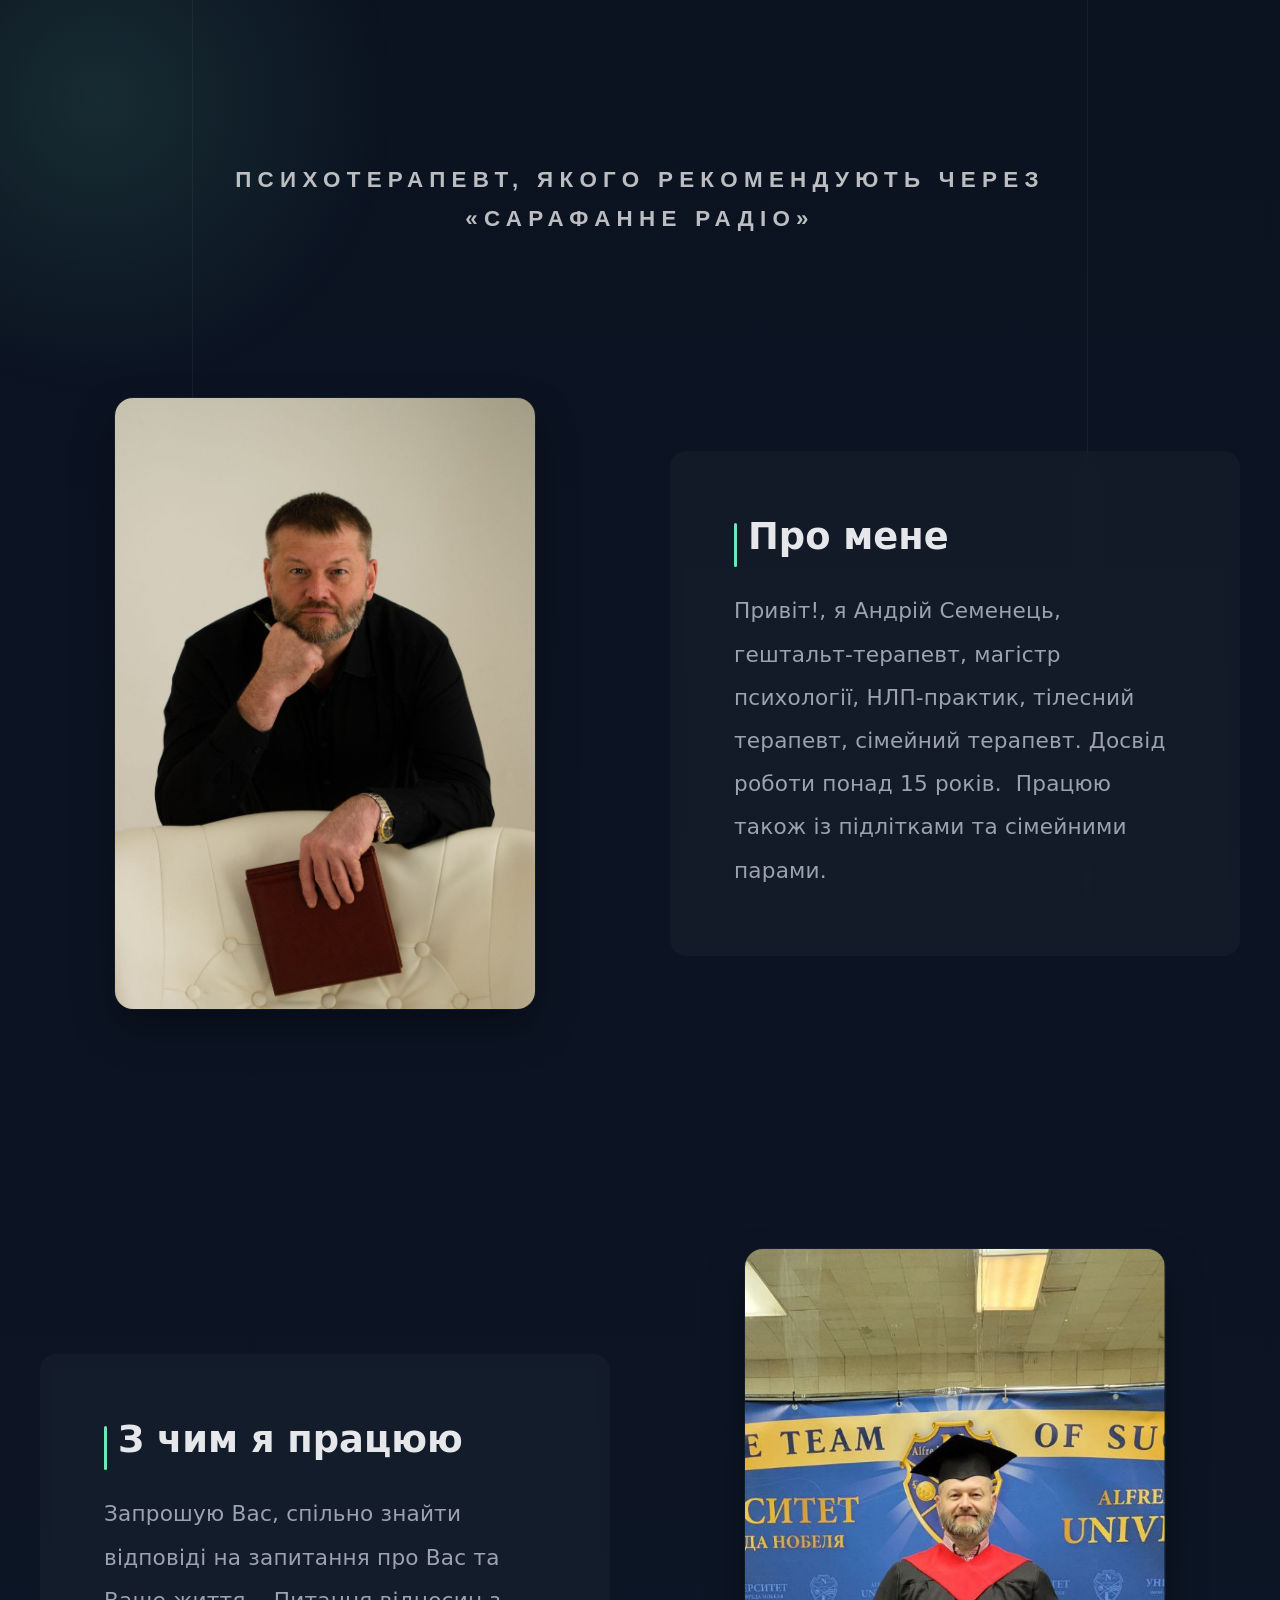
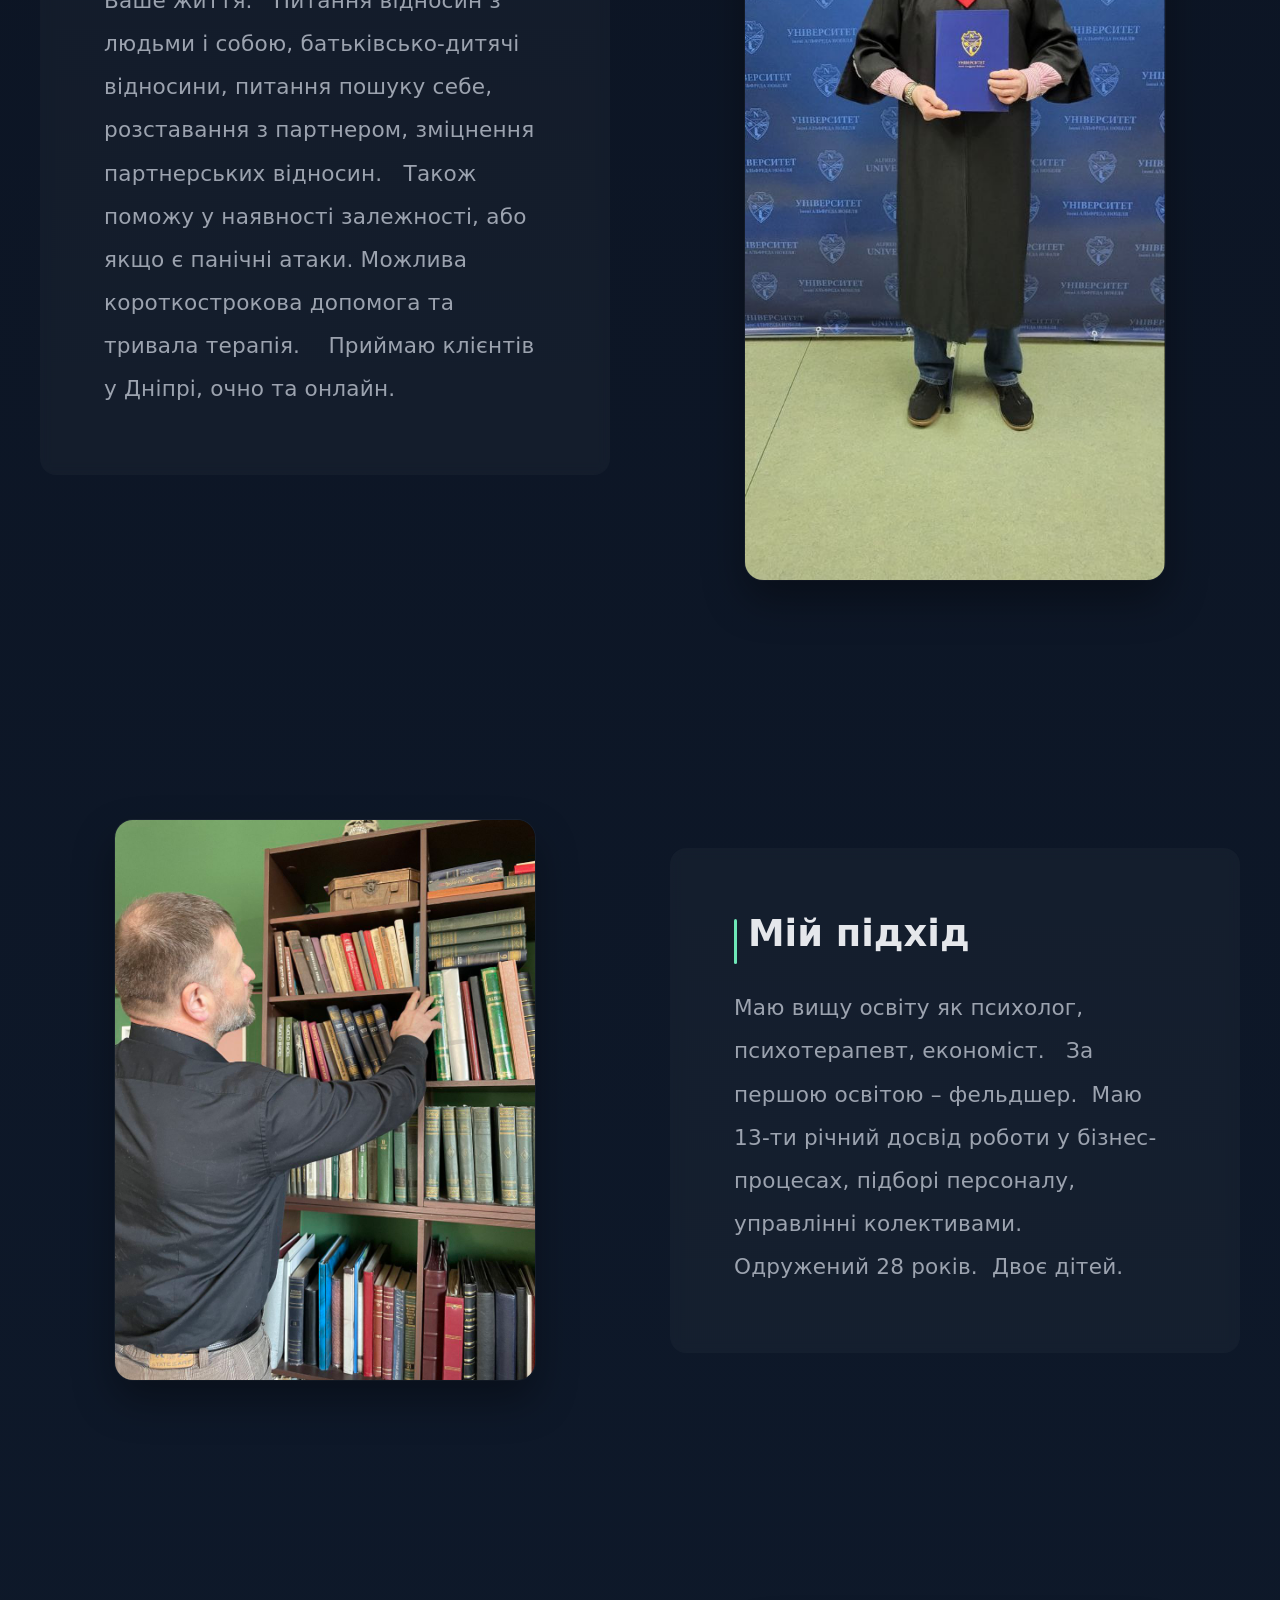
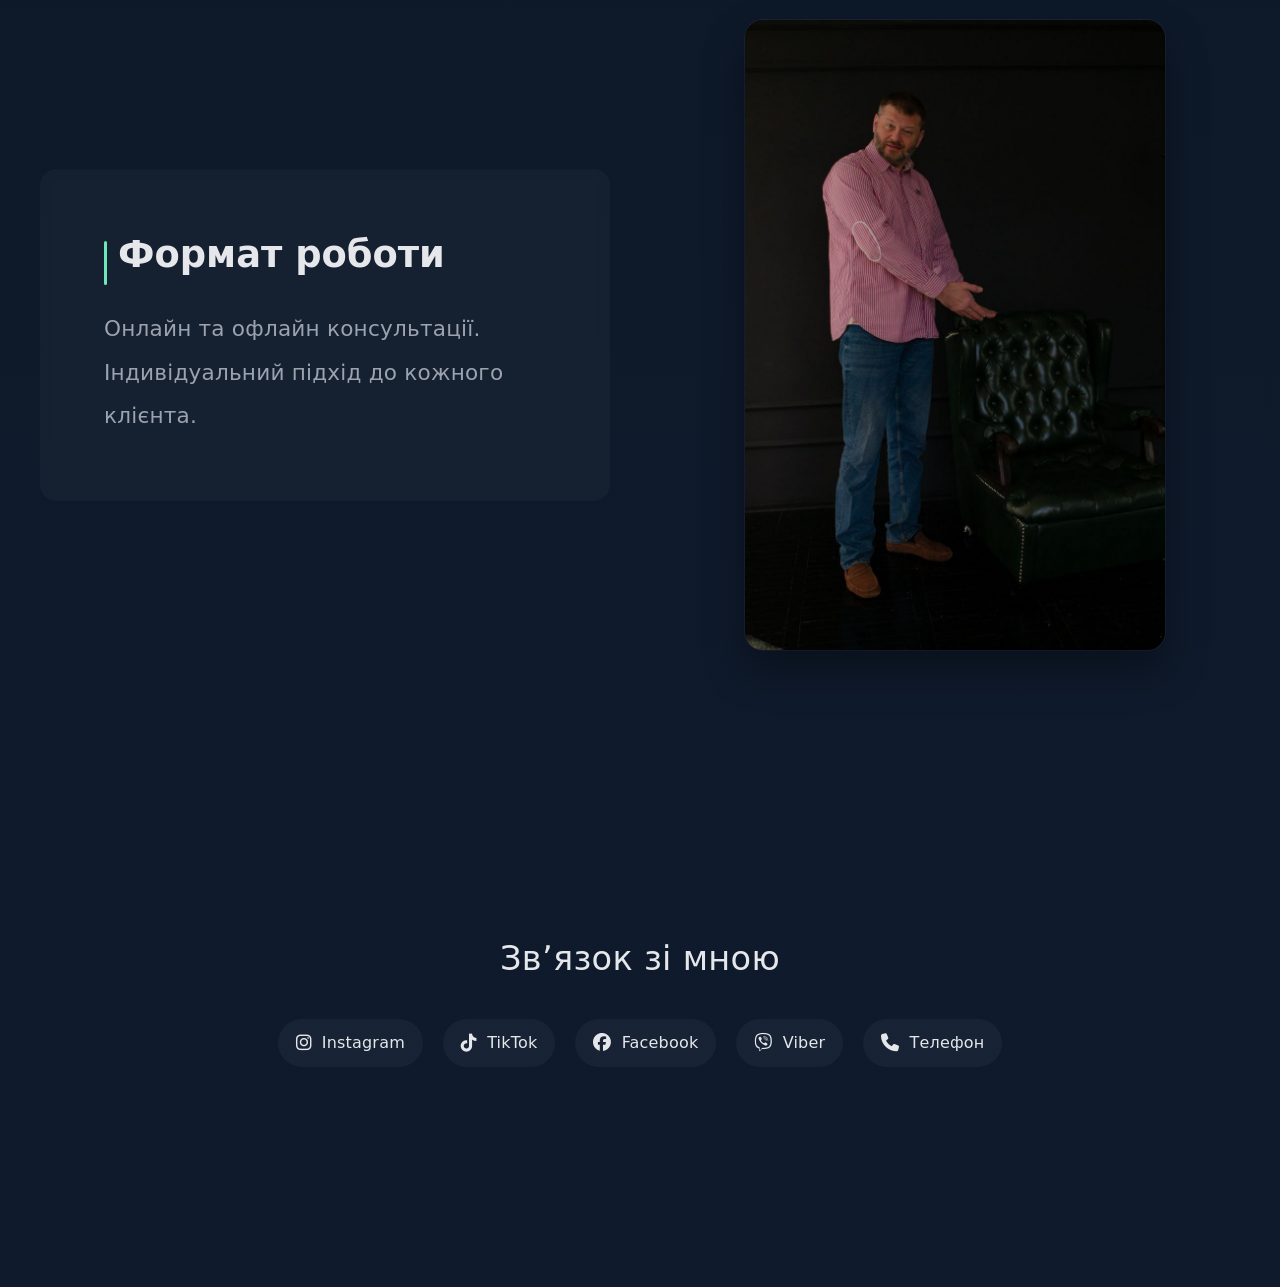
==== index.html @ f02573b2 "Add files via upload" ====
<!DOCTYPE html>
<html lang="uk">
<link rel="stylesheet" href="https://cdnjs.cloudflare.com/ajax/libs/font-awesome/6.5.0/css/all.min.css">
<head>
  <meta charset="UTF-8">
  <meta name="viewport" content="width=device-width, initial-scale=1.0">
  <title>Психолог</title>
  <link rel="stylesheet" href="style.css">
<link href="https://fonts.googleapis.com/css2?family=Playfair+Display:wght@500;600;700&display=swap" rel="stylesheet">
</head>

<body>

  <!-- БЛОК 1 -->
<div class="hero-label">
  ПСИХОТЕРАПЕВТ, ЯКОГО РЕКОМЕНДУЮТЬ ЧЕРЕЗ «САРАФАННЕ РАДІО»
</div>
  <section class="content-block">
    <div class="block-photo">
      <img src="photo.jpeg" alt="Фото психолога">
    </div>
    <div class="block-text">
      <h2>Про мене</h2>
      <p>
        Привіт!, я Андрій Семенець, гештальт-терапевт, магістр психології, НЛП-практик, тілесний терапевт, сімейний терапевт.
        Досвід роботи понад 15 років.  Працюю також із підлітками та сімейними парами.
      </p>
    </div>
  </section>

  <!-- БЛОК 2 -->
  <section class="content-block reverse">
    <div class="block-photo">
      <img src="photo.jpg 6" alt="Фото психолога">
    </div>
    <div class="block-text">
      <h2>З чим я працюю</h2>
      <p>
        Запрошую Вас, спільно знайти  відповіді на запитання про Вас та Ваше життя.
        Питання відносин з людьми і собою, батьківсько-дитячі відносини, питання пошуку себе, розставання з партнером, зміцнення партнерських відносин.
        Також поможу у наявності залежності, або якщо  є панічні атаки.
        Можлива короткострокова допомога та тривала терапія. 
        Приймаю клієнтів у Дніпрі, очно та онлайн. 
      </p>
    </div>
  </section>

  <!-- БЛОК 3 -->
  <section class="content-block">     
    <div class="block-photo">
      <img src="photo.jpg 2" alt="Фото психолога">
    </div>
    <div class="block-text">
      <h2>Мій підхід</h2>
      <p>
        Маю вищу освіту як психолог, психотерапевт, економіст.
        За першою освітою – фельдшер.         
        Маю 13-ти річний досвід роботи у бізнес-процесах, підборі персоналу, управлінні колективами.
        Одружений 28 років.  Двоє дітей.
      </p>
    </div>
  </section>

  <!-- БЛОК 4 -->
  <section class="content-block reverse">    
    <div class="block-photo">
      <img src="photo.jpeg 1" alt="Фото психолога">
    </div>
    <div class="block-text">
      <h2>Формат роботи</h2>
      <p>
        Онлайн та офлайн консультації. Індивідуальний підхід до кожного клієнта.
      </p>
    </div>
  </section>

  <!-- СОЦСЕТИ -->
  <section class="socials">
    <h2>Звʼязок зі мною</h2>
    <div class="social-links">
      <a href="//www.instagram.com/andrei_semenets_gechtalt?igsh=MXdiam44cmt0d2hqeg==" class="social-btn">
      <i class="fab fa-instagram"></i> Instagram
      </a>

      <a href="//www.tiktok.com/@user11610345317688?_r=1&_t=ZS-93e5SqnSsCO" class="social-btn">
      <i class="fab fa-tiktok"></i> TikTok
      </a>

      <a href="//www.facebook.com/share/1DXpxTpsWN/" class="social-btn">
      <i class="fab fa-facebook"></i> Facebook
      </a>

      <a href="#" class="social-btn">
      <i class="fab fa-viber"></i> Viber
      </a>

      <a href="tel:+380978987577"" class="social-btn">
      <i class="fas fa-phone"></i> Телефон
      </a>
    </div>
  </section>
  <script src="script.js"></script>
</body> 
    <div class="background-lines"></div>


</html>
---- style.css ----
/* =====================
   CSS VARIABLES
   ===================== */
:root {
  --bg-main: #0b1220;
  --bg-secondary: #0f1b2d;
  --accent: #6ee7b7;
  --text-main: #e5e7eb;
  --text-muted: #9ca3af;
}

/* =====================
   RESET
   ===================== */
* {
  margin: 0;
  padding: 0;
  box-sizing: border-box;
}

body {
  font-family: "Inter", system-ui, -apple-system, BlinkMacSystemFont,
    "Segoe UI", Roboto, Ubuntu, Cantarell, "Helvetica Neue", Arial, sans-serif;
  background: linear-gradient(180deg, var(--bg-main), var(--bg-secondary));
  color: var(--text-main);
  line-height: 1.75;
  letter-spacing: 0.2px;
}
body {
    font-family: "Inter", system-ui;
    background: linear-gradient(...);
    color: var(--text-main);
    line-height: 1.75;

    padding-top: 120px;
    padding-bottom: 120px;
}

/* =====================
   GLOBAL
   ===================== */
section {
  padding: 80px 20px;
  max-width: 1100px;
  margin: 0 auto;
}

h1, h2 {
  font-weight: 500;
  letter-spacing: 0.3px;
}

h1 {
  font-size: 2.5rem;
  margin-bottom: 10px;
}

h2 {
  font-size: 2.1rem;
  margin-bottom: 30px;
}

p {
  max-width: 700px;
  color: var(--text-muted);
  font-size: 1.05rem;
}

/* =====================
   HERO
   ===================== */
.hero {
  min-height: 100vh;
  display: flex;
  align-items: center;
}

.hero-content {
  display: grid;
  grid-template-columns: 1fr 1fr;
  gap: 60px;
  align-items: center;
}

.hero-photo-wrapper {
  display: flex;
  justify-content: center;
}

.hero-photo {
  width: 320px;
  height: 420px;
  object-fit: cover;
  border-radius: 16px;
  box-shadow: 0 30px 80px rgba(0, 0, 0, 0.4);
}

.hero-name {
  font-size: 2.8rem;
}

.hero-speciality {
  color: var(--accent);
  margin-bottom: 20px;
}

.hero-description {
  margin-bottom: 30px;
}

/* =====================
   LINKS
   ===================== */
.hero-links,
.contacts-links {
  display: flex;
  gap: 20px;
  flex-wrap: wrap;
}

.hero-links a,
.contacts-links a {
  color: var(--text-main);
  text-decoration: none;
  border-bottom: 1px solid transparent;
  padding-bottom: 4px;
  transition: all 0.3s ease;
}

.hero-links a:hover,
.contacts-links a:hover {
  color: var(--accent);
  border-color: var(--accent);
}

/* =====================
   SERVICES
   ===================== */
.services-list {
  list-style: none;
  display: grid;
  grid-template-columns: repeat(auto-fit, minmax(220px, 1fr));
  gap: 20px;
}

.services-list li {
  padding: 20px;
  background: rgba(255, 255, 255, 0.03);
  border-radius: 12px;
  color: var(--text-main);
}

/* =====================
   FOOTER
   ===================== */
.footer {
  text-align: center;
  padding: 40px 20px;
  color: var(--text-muted);
  font-size: 0.9rem;
}

/* =====================
   RESPONSIVE
   ===================== */
@media (max-width: 768px) {
  .hero-content {
    grid-template-columns: 1fr;
    text-align: center;
  }

  .hero-photo {
    width: 260px;
    height: 340px;
  }

  .hero-links,
  .contacts-links {
    justify-content: center;
  }
}
/* =====================
   CONTENT BLOCKS
   ===================== */

.content-block {
  display: grid;
  grid-template-columns: 1fr 1fr;
  gap: 60px;
  align-items: center;
  max-width: 1300px;
  margin: 0 auto;
  padding: 60px 40px;
}
.content-block:first-of-type {
  padding-top: 80px;
}

.content-block.reverse {
  direction: rtl;
}

.content-block.reverse .block-text,
.content-block.reverse .block-photo {
  direction: ltr;
}

.block-photo {
  display: flex;
  justify-content: center;
}

.block-photo img {
    width: 100%;
    max-width: 420px;
    height: auto;
    object-fit: contain;
    border-radius: 18px;
    box-shadow:
    0 20px 40px rgba(0, 0, 0, 0.35),
    0 0 0 1px rgba(255, 255, 255, 0.05);
}

.block-photo img {
  transition: transform 0.4s ease, box-shadow 0.4s ease;
}

.block-photo img:hover {
  transform: translateY(-4px);
  box-shadow:
    0 30px 60px rgba(0, 0, 0, 0.45),
    0 0 0 1px rgba(255, 255, 255, 0.08);}

/* =====================
   SOCIALS
   ===================== */

.socials {
  padding: 100px 20px;
  text-align: center;
}

.social-links {
  display: flex;
  justify-content: center;
  gap: 30px;
  flex-wrap: wrap;
}

.social-links a {
  color: var(--text-main);
  text-decoration: none;
  font-size: 1.05rem;
  padding: 8px 14px;
  border-radius: 8px;
  background: rgba(255, 255, 255, 0.03);
  transition: all 0.3s ease;
}

.social-links a:hover {
  background: rgba(255, 255, 255, 0.08);
  color: var(--accent);
}

/* =====================
   MOBILE
   ===================== */

@media (max-width: 768px) {

  .content-block {
    grid-template-columns: 1fr;
    text-align: center;
    padding: 60px 20px;
    gap: 32px;
  }

  .content-block.reverse {
    direction: ltr;
  }

  .block-photo img {
    max-width: 280px;
    height: 340px;
    margin: 0 auto;
  }

  .block-text {
    padding: 28px 22px;
  }

  .block-text h2 {
    font-size: 1.7rem;
  }

  .block-text p {
    font-size: 1rem;
    line-height: 1.75;
    margin: 0 auto;
  }

  .content-block:first-of-type {
    padding-top: 50px;
    padding-bottom: 70px;
  }
  .hero-label {
    font-size: 1.6rem;
    letter-spacing: 0.18em;
    margin-top: 24px;
    text-align: center;
}

.block-text {
  padding: 56px 56px;
  max-width: 560px;
}

.block-text p {
  font-size: 1rem;
}
.hero-label {
  font-size: 0.9rem;
  letter-spacing: 0.18em;
  margin: 32px auto 24px;
}
.block-text {
  padding: 32px 26px;
  max-width: 100%;
}

.block-text h2 {
  font-size: 1.8rem;
}

.block-text p {
  font-size: 1.05rem;
  line-height: 1.75;
}

@media (max-width: 768px) {
  .hero-label {
    font-size: 1.15rem;
    letter-spacing: 0.14em;
    margin: 36px auto 28px;
  }
}
@media (max-width: 768px) {
  .block-text {
    padding: 36px 28px;
  }

  .block-text h2 {
    font-size: 2rem;
  }

  .block-text p {
    font-size: 1.15rem;
    line-height: 1.85;
  }
}
@media (max-width: 768px) {
  .hero-label {
    font-size: 1.05rem;
    letter-spacing: 0.18em;
    padding: 0 20px;
    margin-bottom: 60px;
  }
}


}

/* =====================
   SCROLL ANIMATIONS
   ===================== */

.fade-up {
  opacity: 0;
  transform: translateY(40px);
  transition: opacity 0.8s ease, transform 0.8s ease;
}

.fade-up.visible {
  opacity: 1;
  transform: translateY(0);
}
.block-text p {
  font-size: 1.25rem;
  line-height: 1.9;
}
.social-links {
  margin-top: 30px;
  display: flex;
  justify-content: center;
  gap: 20px;
  flex-wrap: wrap;
}

.social-links a {
  padding: 10px 18px;
  border-radius: 999px;
  background: rgba(255, 255, 255, 0.04);
  color: var(--text-main);
  text-decoration: none;
  font-size: 1rem;
  transition: all 0.3s ease;
}

.social-links a:hover {
  background: rgba(255, 255, 255, 0.1);
  color: var(--accent);
}

body::before {
  content: "";
  position: fixed;
  top: -200px;
  left: -200px;
  width: 600px;
  height: 600px;
  background: radial-gradient(
    circle,
    rgba(110, 231, 183, 0.12),
    transparent 70%
  );
  z-index: -1;
}

.block-text {
  background: rgba(255, 255, 255, 0.03);
  backdrop-filter: blur(6px);
  padding: 32px;
  border-radius: 16px;
}
.block-text h2 {
  position: relative;
  padding-left: 14px;
}

.block-text h2::before {
  content: "";
  position: absolute;
  left: 0;
  top: 0.2em;
  width: 3px;
  height: 1.2em;
  background: var(--accent);
  border-radius: 2px;
}

.content-block {
  margin-bottom: 120px;
}
.background-lines {
  position: fixed;
  top: 0;
  left: 0;
  width: 100%;
  height: 100%;
  pointer-events: none;
  z-index: -1;
}

.background-lines::before,
.background-lines::after {
  content: "";
  position: absolute;
  top: 0;
  width: 1px;
  height: 100%;
  background: rgba(255, 255, 255, 0.05);
}

.background-lines::before {
  left: 15%;
}

.background-lines::after {
  right: 15%;
}

.hero-label {
  max-width: 1300px;
  margin: 60px auto 40px;
  padding: 0 40px;
  text-align: center;

  font-size: 1.15rem;
  letter-spacing: 0.28em;
  text-transform: uppercase;

  color: var(--text-main);
  opacity: 0.85;
}

.block-text {
  padding: 64px 64px;
  max-width: 600px;
}

.block-text p {
  font-size: 1.1rem;
  line-height: 1.85;
}

.block-text h2 {
  font-size: 2.6rem;
}
.block-text h2 {
  font-size: 2.3rem;
}

.block-text p {
  font-size: 1.35rem;
  line-height: 2;
}

.block-text h2 {
  line-height: 1.2;
}

.block-text h2 {
  font-family: inherit;
  font-weight: 600;   
  letter-spacing: 0;
}

.hero-label {
  font-family: 'Montserrat', sans-serif;
  font-size: 1.4rem;          /* СТАЛО ЗАМЕТНО БОЛЬШЕ */
  font-weight: 600;
  letter-spacing: 0.28em;     /* капс становится читабельным */
  text-align: center;
  text-transform: uppercase;
  color: rgba(255, 255, 255, 0.85);

  margin: 40px auto 80px;     /* пространство сверху и снизу */
  max-width: 1100px;
}

.social-btn {
display: inline-flex;
align-items: center;
gap: 10px;
padding: 14px 22px;
border-radius: 30px;
background: rgba(255,255,255,0.05);
text-decoration: none;
color: var(--text-main);
transition: 0.3s;
}

.social-btn i {
font-size: 18px;
}

.social-btn:hover {
background: rgba(255,255,255,0.12);
transform: translateY(-3px);
}
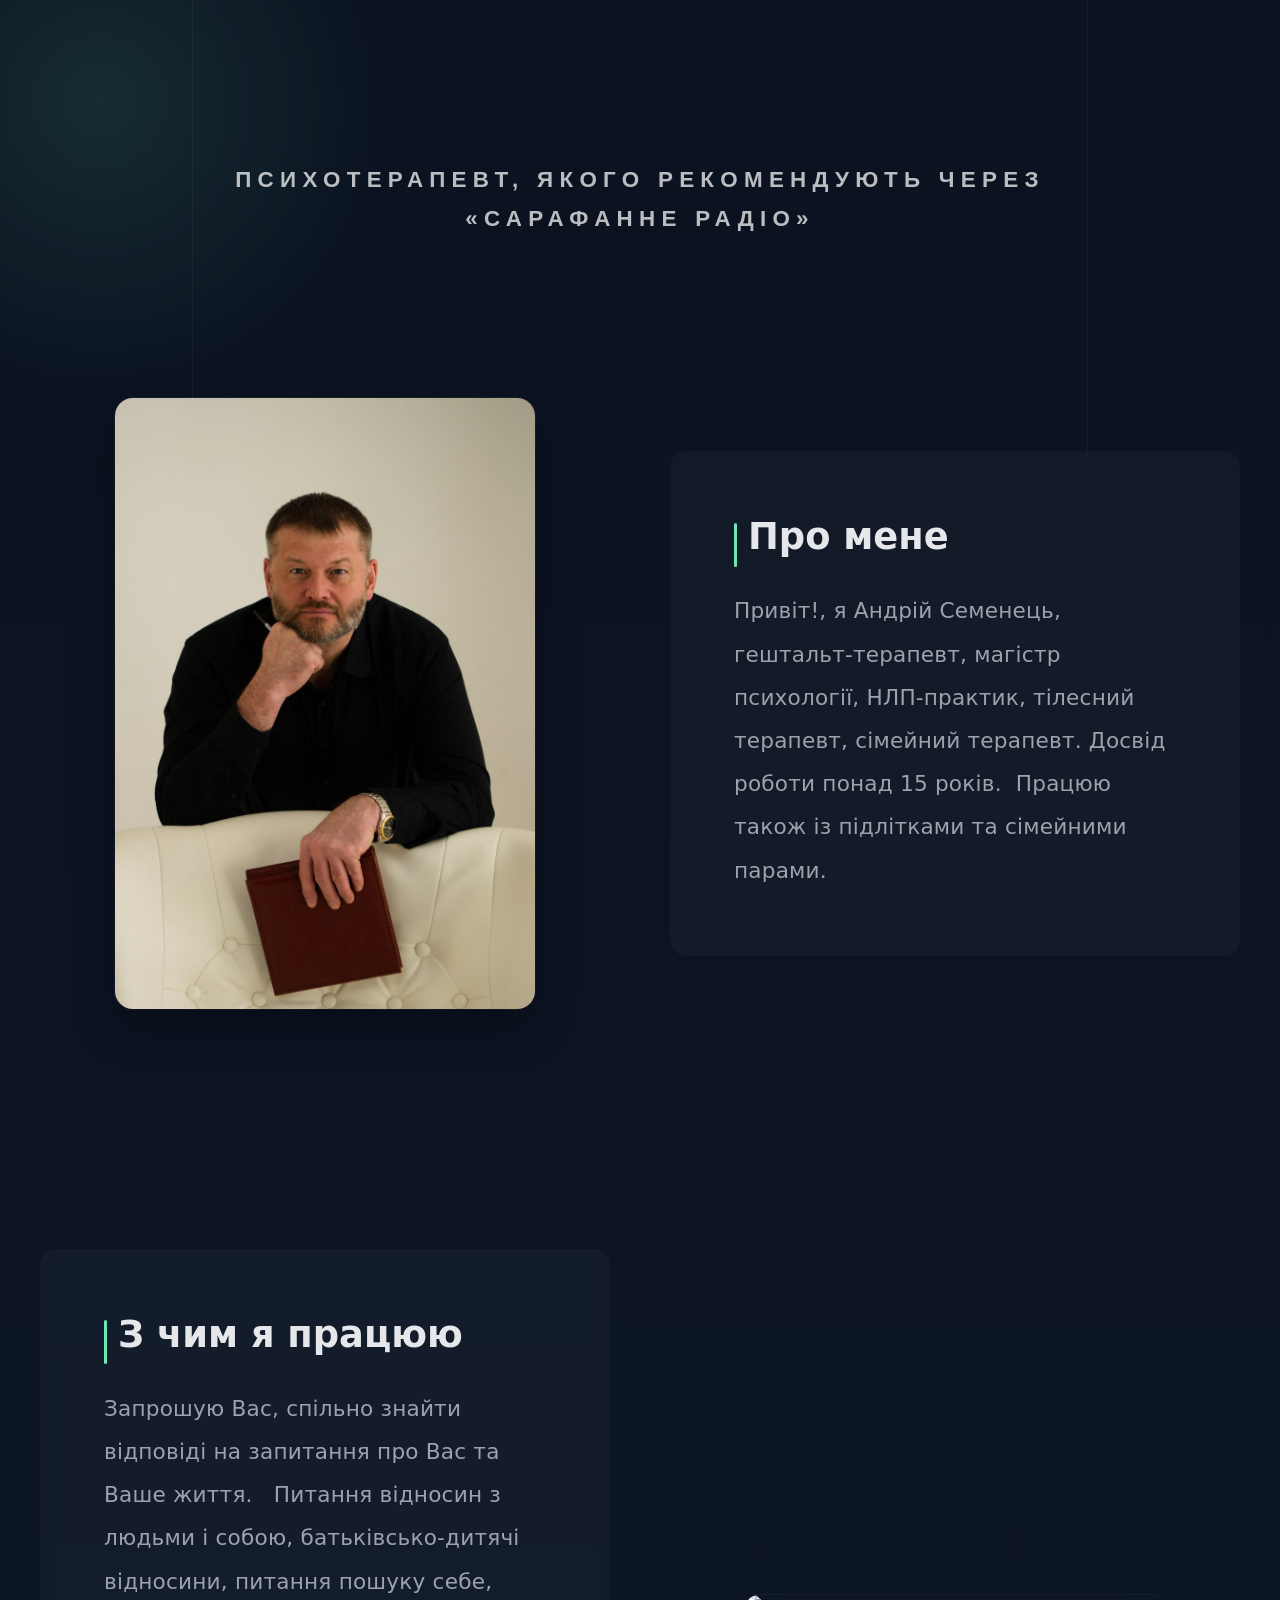
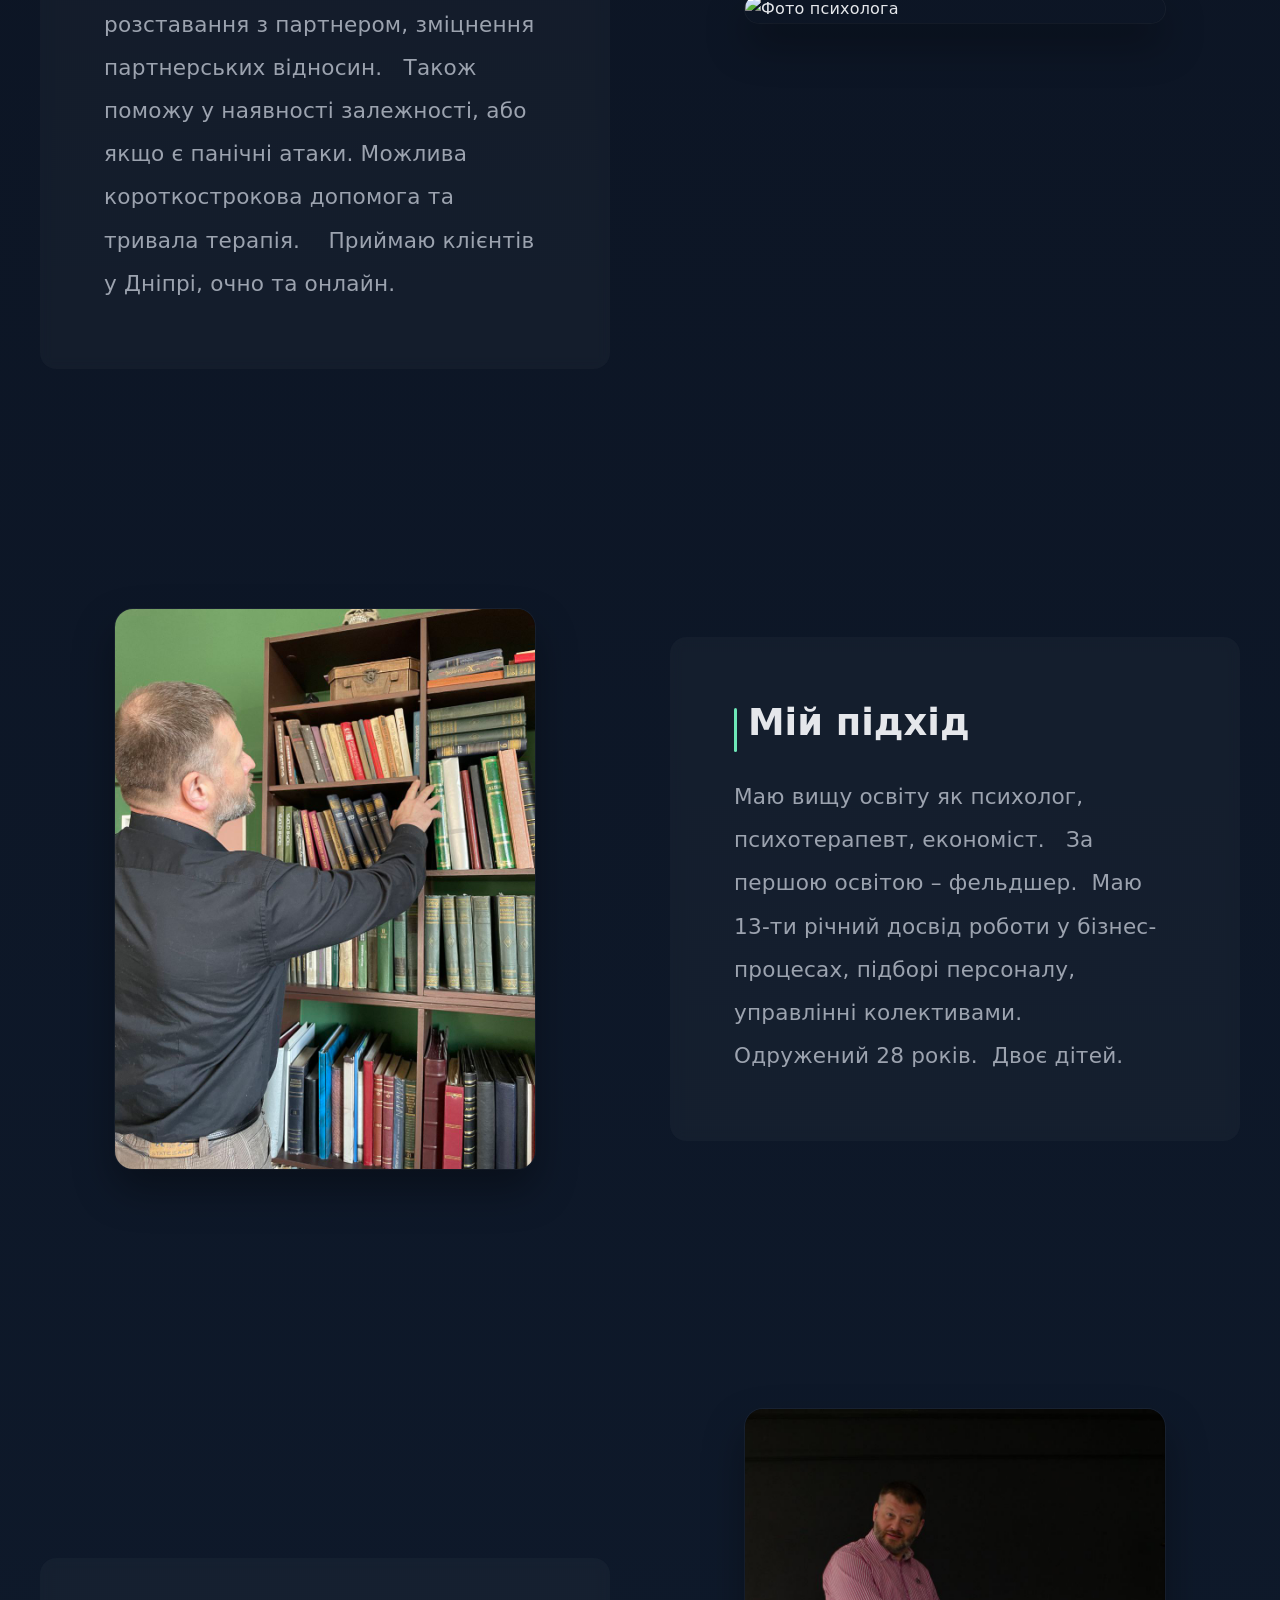
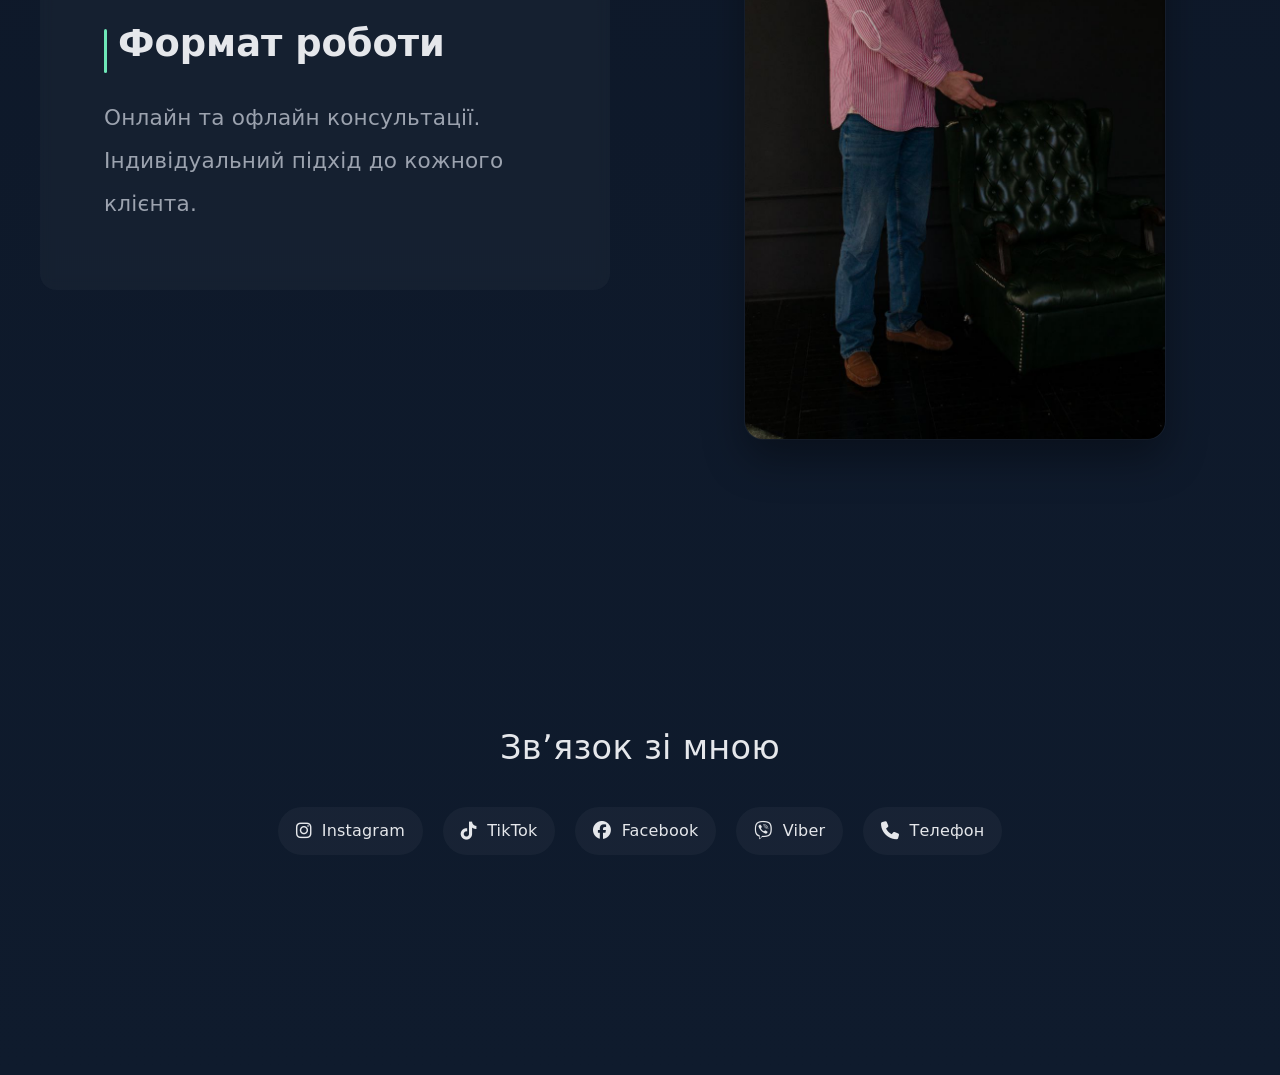
==== commit 396c8435: "Add files via upload" ====
--- a/index.html
+++ b/index.html
@@ -1,15 +1,32 @@
 <!DOCTYPE html>
 <html lang="uk">
+
+<head>
+
+<meta name="google-site-verification" content="Va_6W7Bo2S4I4j4l..."/>
+
+<meta charset="UTF-8">
+<meta name="viewport" content="width=device-width, initial-scale=1.0">
+
+<title>Психолог</title>
+
+<link rel="stylesheet" href="style.css">
+
 <link rel="stylesheet" href="https://cdnjs.cloudflare.com/ajax/libs/font-awesome/6.5.0/css/all.min.css">
-<head>
-  <meta charset="UTF-8">
-  <meta name="viewport" content="width=device-width, initial-scale=1.0">
-  <title>Психолог</title>
-  <link rel="stylesheet" href="style.css">
+
 <link href="https://fonts.googleapis.com/css2?family=Playfair+Display:wght@500;600;700&display=swap" rel="stylesheet">
+
+<meta charset="UTF-8">
+
+<meta name="description" content="Психотерапевт Андрій Семенець. Гештальт-терапія, сімейна терапія, робота з підлітками. Прийом у Дніпрі та онлайн.">
+
+<meta name="keywords" content="психолог Дніпро, психотерапевт Дніпро, гештальт терапевт Дніпро">
+
+<meta name="viewport" content="width=device-width, initial-scale=1.0">
+
+<title>Психотерапевт Андрій Семенець</title>
+
 </head>
-
-<body>
 
   <!-- БЛОК 1 -->
 <div class="hero-label">
@@ -31,7 +48,7 @@
   <!-- БЛОК 2 -->
   <section class="content-block reverse">
     <div class="block-photo">
-      <img src="photo.jpg 6" alt="Фото психолога">
+      <img src="photo.jpg" alt="Фото психолога">
     </div>
     <div class="block-text">
       <h2>З чим я працюю</h2>
@@ -90,11 +107,11 @@
       <i class="fab fa-facebook"></i> Facebook
       </a>
 
-      <a href="#" class="social-btn">
+      <a href="https://invite.viber.com/?number=380978987577" class="social-btn">
       <i class="fab fa-viber"></i> Viber
       </a>
 
-      <a href="tel:+380978987577"" class="social-btn">
+      <a href="viber://chat?number=380978987577" class="social-btn">
       <i class="fas fa-phone"></i> Телефон
       </a>
     </div>
--- a/style.css
+++ b/style.css
@@ -271,8 +271,8 @@
   .content-block {
     grid-template-columns: 1fr;
     text-align: center;
-    padding: 60px 20px;
-    gap: 32px;
+    padding: 20px 15px;
+    gap: 12px;
   }
 
   .content-block.reverse {
@@ -300,8 +300,8 @@
   }
 
   .content-block:first-of-type {
-    padding-top: 50px;
-    padding-bottom: 70px;
+    padding-top: 20px;
+    padding-bottom: 20px;
   }
   .hero-label {
     font-size: 1.6rem;
@@ -363,10 +363,39 @@
     font-size: 1.05rem;
     letter-spacing: 0.18em;
     padding: 0 20px;
-    margin-bottom: 60px;
-  }
-}
-
+    margin-bottom: 45px;
+  }
+}
+.block {
+    margin-bottom: 40px;
+}
+
+.block {
+    margin-bottom: 15px;
+    padding: 20px 15px;
+}
+
+.block-text {
+    margin-bottom: 5px;
+}
+
+.container {
+    gap: 10px;
+}
+.block {
+    margin-bottom: 15px;
+    padding: 20px 15px;
+}
+
+.block-text {
+    margin-bottom: 5px;
+}
+
+.container {
+    gap: 10px;
+}
+
+}
 
 }
 
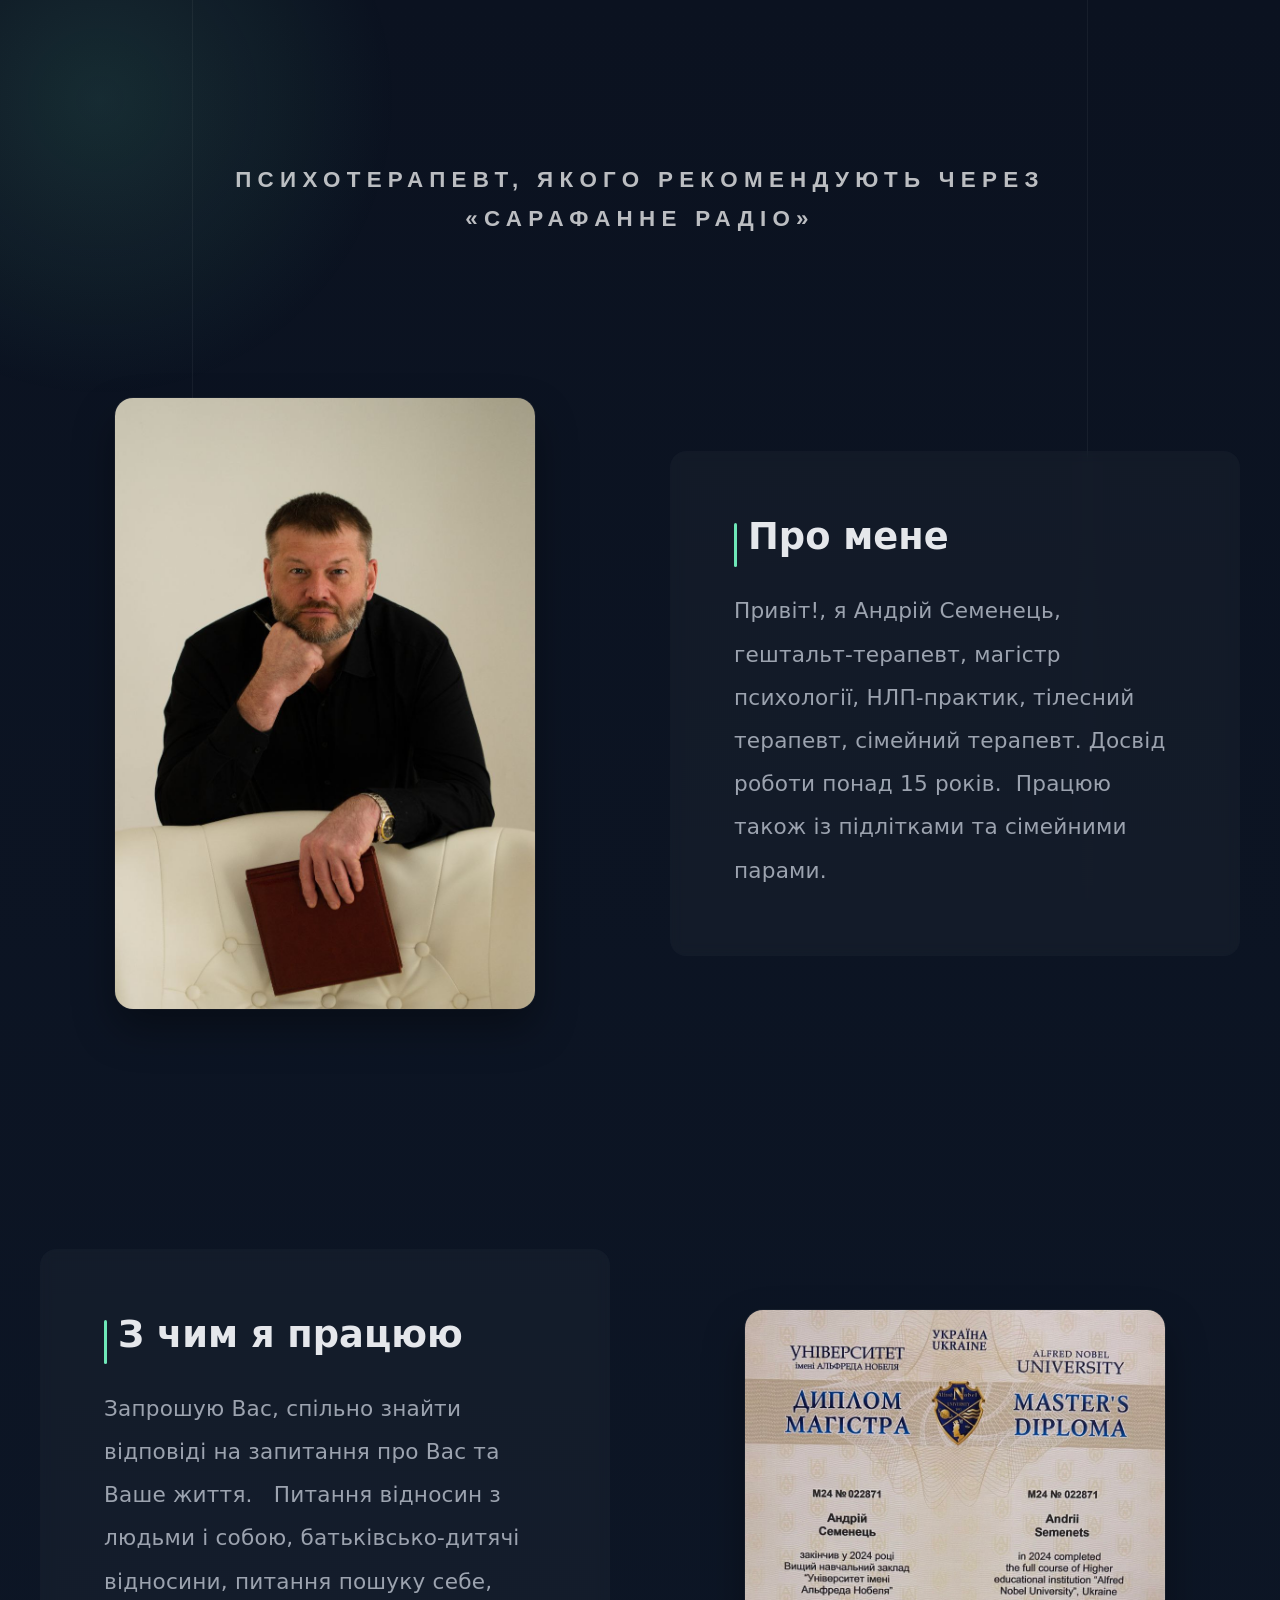
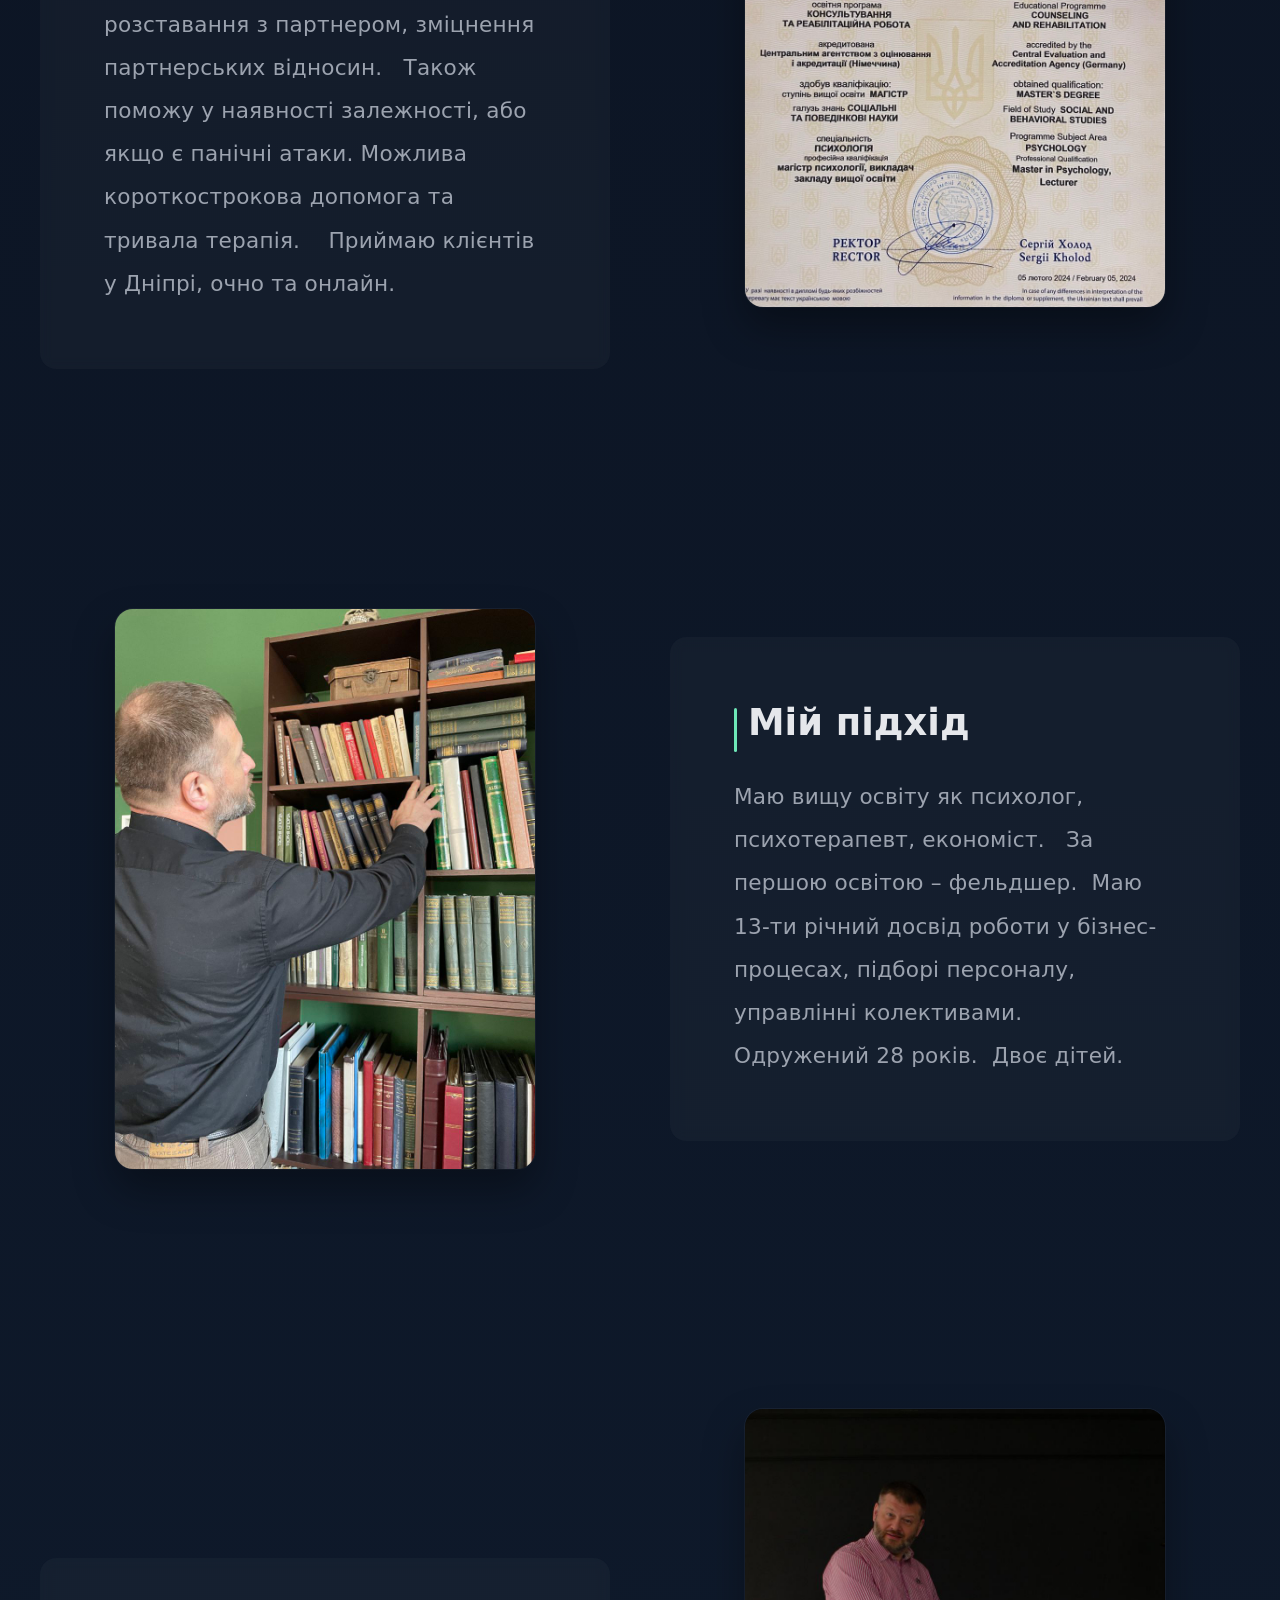
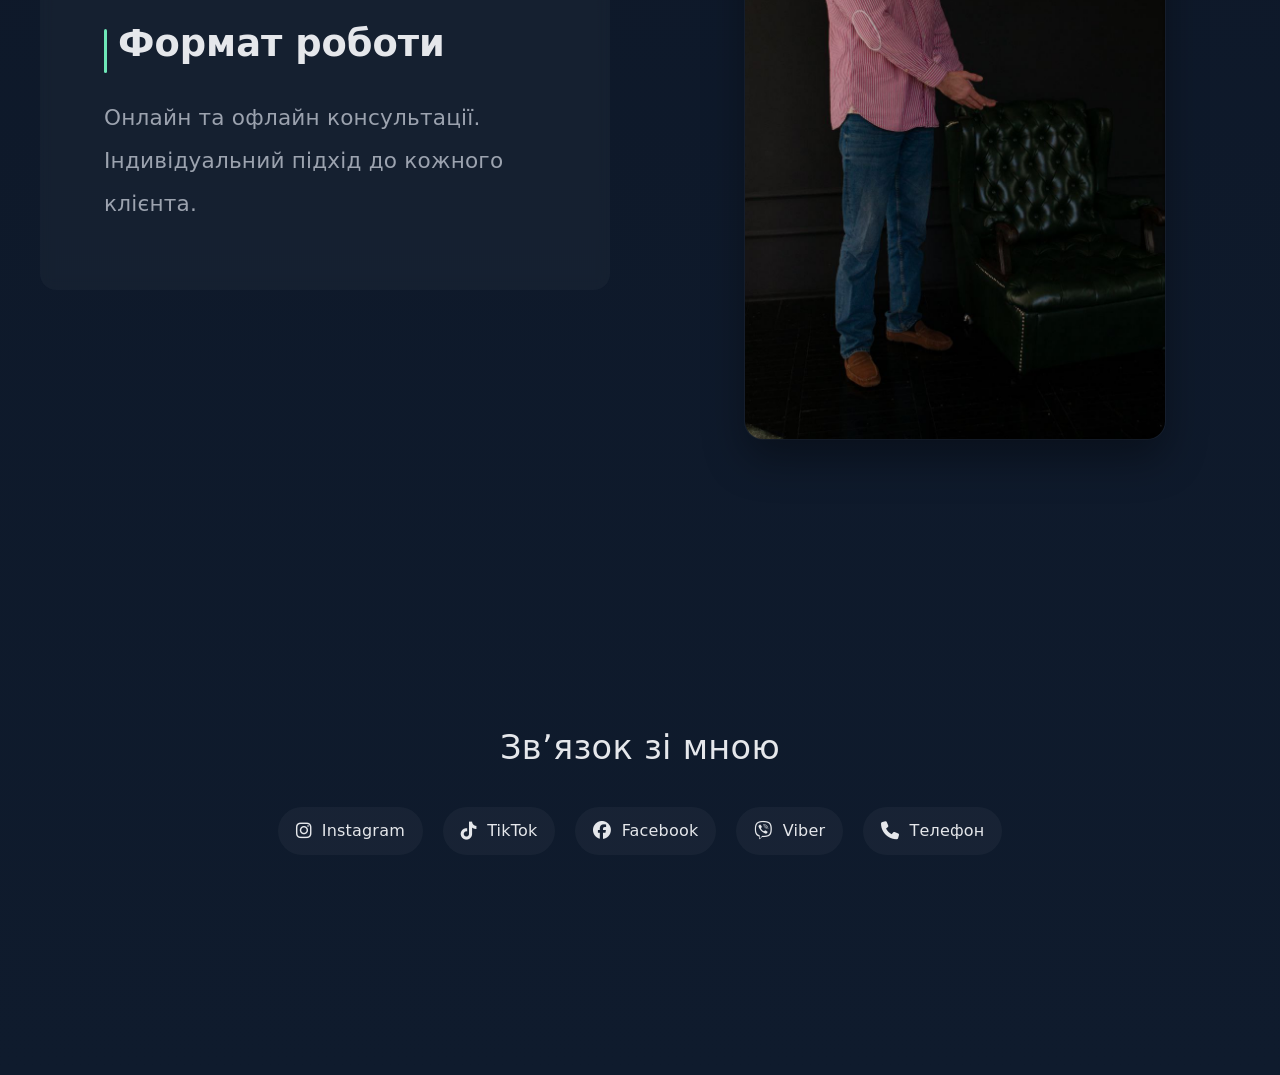
==== commit 7a415368: "Add files via upload" ====
--- a/index.html
+++ b/index.html
@@ -48,7 +48,7 @@
   <!-- БЛОК 2 -->
   <section class="content-block reverse">
     <div class="block-photo">
-      <img src="photo.jpg" alt="Фото психолога">
+      <img src="photo.jpeg 8" alt="Фото психолога">
     </div>
     <div class="block-text">
       <h2>З чим я працюю</h2>
